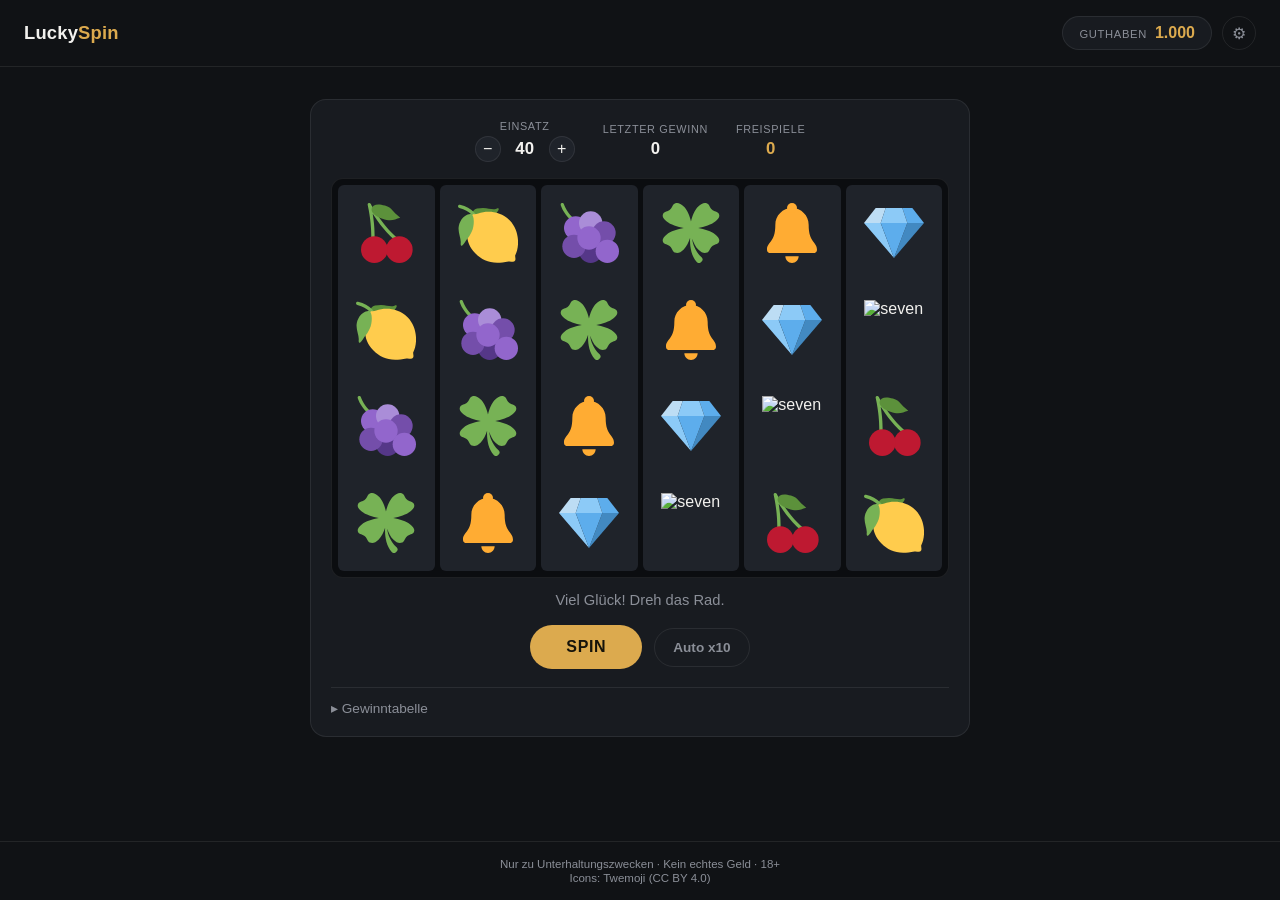
==== index.html @ e3171b40 "Add test settings page for adjusting spin probabilities - Extract symbol weights, multipliers, scatt" ====
<!DOCTYPE html>
<html lang="de">
<head>
<meta charset="UTF-8">
<meta name="viewport" content="width=device-width, initial-scale=1.0">
<title>Lucky Spin — Online Casino Slot</title>
<link rel="stylesheet" href="css/style.css">
</head>
<body>

  <header class="top-bar">
    <div class="brand">Lucky<span>Spin</span></div>
    <div class="top-bar-right">
      <div class="balance-pill">
        <span class="pill-label">Guthaben</span>
        <span class="pill-value" id="balanceValue">1000</span>
      </div>
      <a class="settings-link" href="settings.html" title="Testeinstellungen">⚙</a>
    </div>
  </header>

  <main class="stage">
    <div class="machine">

      <div class="stat-row">
        <div class="stat">
          <span class="stat-label">Einsatz</span>
          <div class="bet-stepper">
            <button class="stepper-btn" id="betDown" aria-label="Einsatz verringern">−</button>
            <span class="stat-value" id="betValue">40</span>
            <button class="stepper-btn" id="betUp" aria-label="Einsatz erhöhen">+</button>
          </div>
        </div>
        <div class="stat">
          <span class="stat-label">Letzter Gewinn</span>
          <span class="stat-value" id="lastWinValue">0</span>
        </div>
        <div class="stat stat-bonus" id="freeSpinsStat" hidden>
          <span class="stat-label">Freispiele</span>
          <span class="stat-value" id="freeSpinsValue">0</span>
        </div>
      </div>

      <div class="reel-frame" id="reelFrame">
        <div class="reel-window" id="reelWindow"></div>
      </div>

      <div class="message-bar" id="messageBar">Viel Glück! Dreh das Rad.</div>

      <div class="controls">
        <button class="spin-btn" id="spinBtn" disabled>
          <span id="spinBtnLabel">Lädt…</span>
        </button>
        <button class="auto-btn" id="autoBtn">Auto x10</button>
      </div>

      <details class="paytable-toggle">
        <summary>Gewinntabelle</summary>
        <ul class="paytable" id="paytableList"></ul>
        <p class="paytable-note">3+ gleiche Symbole von links zahlen pro Reihe. 3+ 🎰-Symbole irgendwo lösen Freispiele aus.</p>
      </details>
    </div>
  </main>

  <footer class="bottom-bar">
    <span>Nur zu Unterhaltungszwecken · Kein echtes Geld · 18+</span>
    <span class="attribution">Icons: Twemoji (CC BY 4.0)</span>
  </footer>

  <canvas id="confettiCanvas"></canvas>

  <div class="popup" id="popup">
    <div class="popup-card">
      <div class="popup-title" id="popupTitle">GEWINN!</div>
      <div class="popup-amount" id="popupAmount">0</div>
      <div class="popup-sub" id="popupSub"></div>
    </div>
  </div>

  <script src="js/config.js"></script>
  <script src="js/script.js"></script>
</body>
</html>
---- css/style.css ----
:root {
  --bg: #101215;
  --panel: #181b20;
  --cell-bg: #1f232a;
  --border: rgba(255, 255, 255, 0.08);
  --text: #f2f1ee;
  --text-dim: #8b8f98;
  --gold: #dcaa4e;
  --gold-soft: rgba(220, 170, 78, 0.15);
  --win: #4ade80;
  --win-soft: rgba(74, 222, 128, 0.18);
  --scatter: #dcaa4e;
}

* {
  box-sizing: border-box;
}

html, body {
  margin: 0;
  padding: 0;
  height: 100%;
}

body {
  font-family: -apple-system, "Segoe UI", Roboto, sans-serif;
  background: var(--bg);
  color: var(--text);
  min-height: 100vh;
  display: flex;
  flex-direction: column;
}

/* ---------- Top bar ---------- */

.top-bar {
  display: flex;
  align-items: center;
  justify-content: space-between;
  padding: 16px 24px;
  border-bottom: 1px solid var(--border);
}

.brand {
  font-size: 1.15rem;
  font-weight: 700;
  letter-spacing: 0.01em;
  color: inherit;
  text-decoration: none;
}

.brand span {
  color: var(--gold);
}

.top-bar-right {
  display: flex;
  align-items: center;
  gap: 10px;
}

.balance-pill {
  display: flex;
  align-items: baseline;
  gap: 8px;
  background: var(--panel);
  border: 1px solid var(--border);
  border-radius: 999px;
  padding: 7px 16px;
}

.settings-link {
  display: flex;
  align-items: center;
  justify-content: center;
  width: 34px;
  height: 34px;
  border-radius: 50%;
  border: 1px solid var(--border);
  color: var(--text-dim);
  text-decoration: none;
  font-size: 1rem;
  transition: border-color 0.15s ease, color 0.15s ease;
}

.settings-link:hover {
  border-color: var(--gold);
  color: var(--gold);
}

.pill-label {
  font-size: 0.7rem;
  color: var(--text-dim);
  text-transform: uppercase;
  letter-spacing: 0.06em;
}

.pill-value {
  font-weight: 700;
  color: var(--gold);
  transition: color 0.2s ease;
}

.pill-value.flash {
  color: var(--win);
}

/* ---------- Stage ---------- */

.stage {
  flex: 1;
  display: flex;
  align-items: flex-start;
  justify-content: center;
  padding: 32px 16px 48px;
}

.machine {
  width: 100%;
  max-width: 660px;
  background: var(--panel);
  border: 1px solid var(--border);
  border-radius: 16px;
  padding: 20px;
}

/* ---------- Stat row ---------- */

.stat-row {
  display: flex;
  align-items: center;
  justify-content: center;
  gap: 28px;
  margin-bottom: 16px;
  flex-wrap: wrap;
}

.stat {
  display: flex;
  flex-direction: column;
  align-items: center;
  gap: 4px;
}

.stat-label {
  font-size: 0.68rem;
  color: var(--text-dim);
  text-transform: uppercase;
  letter-spacing: 0.06em;
}

.stat-value {
  font-weight: 700;
  font-size: 1.05rem;
  transition: color 0.2s ease;
}

.stat-value.flash {
  color: var(--win);
}

.stat-bonus .stat-value {
  color: var(--gold);
}

.bet-stepper {
  display: flex;
  align-items: center;
  gap: 10px;
}

.stepper-btn {
  width: 26px;
  height: 26px;
  border-radius: 50%;
  border: 1px solid var(--border);
  background: var(--cell-bg);
  color: var(--text);
  font-size: 1rem;
  line-height: 1;
  cursor: pointer;
}

.stepper-btn:hover {
  border-color: var(--gold);
  color: var(--gold);
}

.stepper-btn:disabled {
  opacity: 0.4;
  cursor: not-allowed;
}

.bet-stepper .stat-value {
  min-width: 28px;
  text-align: center;
}

/* ---------- Reels ---------- */

.reel-frame {
  background: #0b0d10;
  border: 1px solid var(--border);
  border-radius: 12px;
  padding: 6px;
}

.reel-window {
  display: grid;
  grid-template-columns: repeat(6, 1fr);
  gap: 5px;
}

.reel-col {
  position: relative;
  overflow: hidden;
  border-radius: 6px;
  background: var(--cell-bg);
  aspect-ratio: 1 / 4;
}

.reel-strip {
  display: flex;
  flex-direction: column;
  width: 100%;
  will-change: transform;
}

.cell {
  width: 100%;
  aspect-ratio: 1 / 1;
  display: flex;
  align-items: center;
  justify-content: center;
  flex-shrink: 0;
  position: relative;
}

.cell img {
  width: 62%;
  height: 62%;
  object-fit: contain;
  display: block;
}

.cell.cell-scatter img {
  filter: drop-shadow(0 0 6px var(--scatter));
}

.cell.cell-win::after {
  content: "";
  position: absolute;
  inset: 3px;
  border-radius: 6px;
  border: 2px solid var(--win);
  box-shadow: 0 0 12px var(--win-soft);
  animation: win-pulse 0.9s ease-in-out infinite;
}

@keyframes win-pulse {
  0%, 100% { opacity: 0.5; }
  50% { opacity: 1; }
}

/* ---------- Message ---------- */

.message-bar {
  margin: 14px 0 4px;
  text-align: center;
  min-height: 1.3em;
  font-size: 0.92rem;
  color: var(--text-dim);
}

.message-bar.win-text {
  color: var(--win);
  font-weight: 600;
}

.message-bar.bonus-text {
  color: var(--gold);
  font-weight: 600;
}

/* ---------- Controls ---------- */

.controls {
  margin-top: 14px;
  display: flex;
  align-items: center;
  justify-content: center;
  gap: 12px;
}

.spin-btn {
  padding: 13px 36px;
  font-size: 1rem;
  font-weight: 700;
  letter-spacing: 0.04em;
  color: #16130a;
  background: var(--gold);
  border: none;
  border-radius: 999px;
  cursor: pointer;
  transition: filter 0.15s ease, transform 0.08s ease;
}

.spin-btn:hover:not(:disabled) {
  filter: brightness(1.08);
}

.spin-btn:active:not(:disabled) {
  transform: scale(0.97);
}

.spin-btn:disabled {
  opacity: 0.45;
  cursor: not-allowed;
}

.auto-btn {
  padding: 11px 18px;
  font-size: 0.85rem;
  font-weight: 600;
  color: var(--text-dim);
  background: transparent;
  border: 1px solid var(--border);
  border-radius: 999px;
  cursor: pointer;
}

.auto-btn:hover:not(:disabled) {
  border-color: var(--gold);
  color: var(--gold);
}

.auto-btn.active {
  background: var(--gold-soft);
  border-color: var(--gold);
  color: var(--gold);
}

.auto-btn:disabled {
  opacity: 0.4;
  cursor: not-allowed;
}

/* ---------- Paytable ---------- */

.paytable-toggle {
  margin-top: 18px;
  border-top: 1px solid var(--border);
  padding-top: 12px;
}

.paytable-toggle summary {
  cursor: pointer;
  font-size: 0.85rem;
  color: var(--text-dim);
  list-style: none;
}

.paytable-toggle summary::-webkit-details-marker {
  display: none;
}

.paytable-toggle summary::before {
  content: "▸ ";
}

.paytable-toggle[open] summary::before {
  content: "▾ ";
}

.paytable {
  list-style: none;
  margin: 12px 0 0;
  padding: 0;
  display: grid;
  grid-template-columns: repeat(auto-fit, minmax(140px, 1fr));
  gap: 6px;
}

.paytable li {
  display: flex;
  align-items: center;
  gap: 8px;
  padding: 6px 10px;
  background: var(--cell-bg);
  border-radius: 8px;
  font-size: 0.82rem;
}

.paytable li img {
  width: 20px;
  height: 20px;
}

.paytable li .pt-mult {
  margin-left: auto;
  color: var(--win);
  font-weight: 700;
}

.paytable-note {
  margin: 10px 0 0;
  font-size: 0.72rem;
  color: var(--text-dim);
  line-height: 1.4;
}

/* ---------- Footer ---------- */

.bottom-bar {
  display: flex;
  flex-direction: column;
  align-items: center;
  gap: 2px;
  padding: 16px;
  font-size: 0.72rem;
  color: var(--text-dim);
  border-top: 1px solid var(--border);
}

/* ---------- Confetti canvas ---------- */

#confettiCanvas {
  position: fixed;
  inset: 0;
  width: 100%;
  height: 100%;
  pointer-events: none;
  z-index: 50;
}

/* ---------- Popup ---------- */

.popup {
  position: fixed;
  inset: 0;
  display: flex;
  align-items: center;
  justify-content: center;
  background: rgba(8, 9, 11, 0);
  pointer-events: none;
  z-index: 60;
  transition: background 0.25s ease;
}

.popup.show {
  background: rgba(8, 9, 11, 0.55);
  pointer-events: auto;
}

.popup-card {
  text-align: center;
  transform: scale(0.7);
  opacity: 0;
  transition: transform 0.35s cubic-bezier(0.2, 1.4, 0.4, 1), opacity 0.25s ease;
}

.popup.show .popup-card {
  transform: scale(1);
  opacity: 1;
}

.popup-title {
  font-size: 1.6rem;
  font-weight: 800;
  letter-spacing: 0.06em;
  color: var(--gold);
  text-shadow: 0 0 24px rgba(220, 170, 78, 0.5);
}

.popup-amount {
  margin-top: 8px;
  font-size: 3rem;
  font-weight: 800;
  color: var(--win);
  text-shadow: 0 0 30px rgba(74, 222, 128, 0.45);
}

.popup-sub {
  margin-top: 6px;
  font-size: 0.9rem;
  color: var(--text-dim);
}

/* ---------- Settings page ---------- */

.settings-card {
  max-width: 640px;
}

.settings-title {
  margin: 0 0 6px;
  font-size: 1.3rem;
}

.settings-intro {
  margin: 0 0 20px;
  font-size: 0.85rem;
  color: var(--text-dim);
  line-height: 1.5;
}

.settings-section {
  margin-bottom: 22px;
  padding-bottom: 18px;
  border-bottom: 1px solid var(--border);
}

.settings-section:last-of-type {
  border-bottom: none;
}

.section-title {
  margin: 0 0 4px;
  font-size: 0.95rem;
  color: var(--gold);
}

.section-hint {
  margin: 0 0 12px;
  font-size: 0.78rem;
  color: var(--text-dim);
  line-height: 1.4;
}

.symbol-rows {
  display: flex;
  flex-direction: column;
  gap: 8px;
}

.symbol-row {
  display: flex;
  align-items: center;
  gap: 12px;
  flex-wrap: wrap;
  background: var(--cell-bg);
  border-radius: 10px;
  padding: 10px 14px;
}

.symbol-row img {
  width: 28px;
  height: 28px;
  flex-shrink: 0;
}

.symbol-name {
  font-size: 0.82rem;
  color: var(--text-dim);
  min-width: 60px;
  text-transform: capitalize;
}

.inline-field {
  display: flex;
  align-items: center;
  gap: 8px;
  font-size: 0.75rem;
  color: var(--text-dim);
}

.inline-field input[type="range"] {
  width: 110px;
  accent-color: var(--gold);
}

.range-value {
  min-width: 20px;
  text-align: right;
  color: var(--text);
  font-weight: 600;
}

.mult-input {
  width: 56px;
  background: var(--bg);
  border: 1px solid var(--border);
  border-radius: 6px;
  color: var(--text);
  padding: 4px 6px;
  font-size: 0.82rem;
}

.prob-pill {
  margin-left: auto;
  font-size: 0.75rem;
  color: var(--win);
  white-space: nowrap;
}

.field-grid {
  display: grid;
  grid-template-columns: repeat(auto-fit, minmax(180px, 1fr));
  gap: 12px;
  margin-top: 14px;
}

.field {
  display: flex;
  flex-direction: column;
  gap: 6px;
}

.field-label {
  font-size: 0.75rem;
  color: var(--text-dim);
}

.field input[type="number"] {
  background: var(--cell-bg);
  border: 1px solid var(--border);
  border-radius: 8px;
  color: var(--text);
  padding: 8px 10px;
  font-size: 0.9rem;
}

.prob-summary {
  margin-top: 12px;
  font-size: 0.82rem;
  color: var(--gold);
}

.settings-actions {
  display: flex;
  align-items: center;
  gap: 14px;
  flex-wrap: wrap;
}

.save-status {
  font-size: 0.82rem;
  color: var(--win);
  opacity: 0;
  transition: opacity 0.25s ease;
}

.save-status.show {
  opacity: 1;
}

/* ---------- Responsive ---------- */

@media (max-width: 520px) {
  .machine {
    padding: 14px;
  }
  .cell img {
    width: 58%;
    height: 58%;
  }
  .spin-btn {
    padding: 12px 28px;
  }
  .popup-amount {
    font-size: 2.2rem;
  }
}
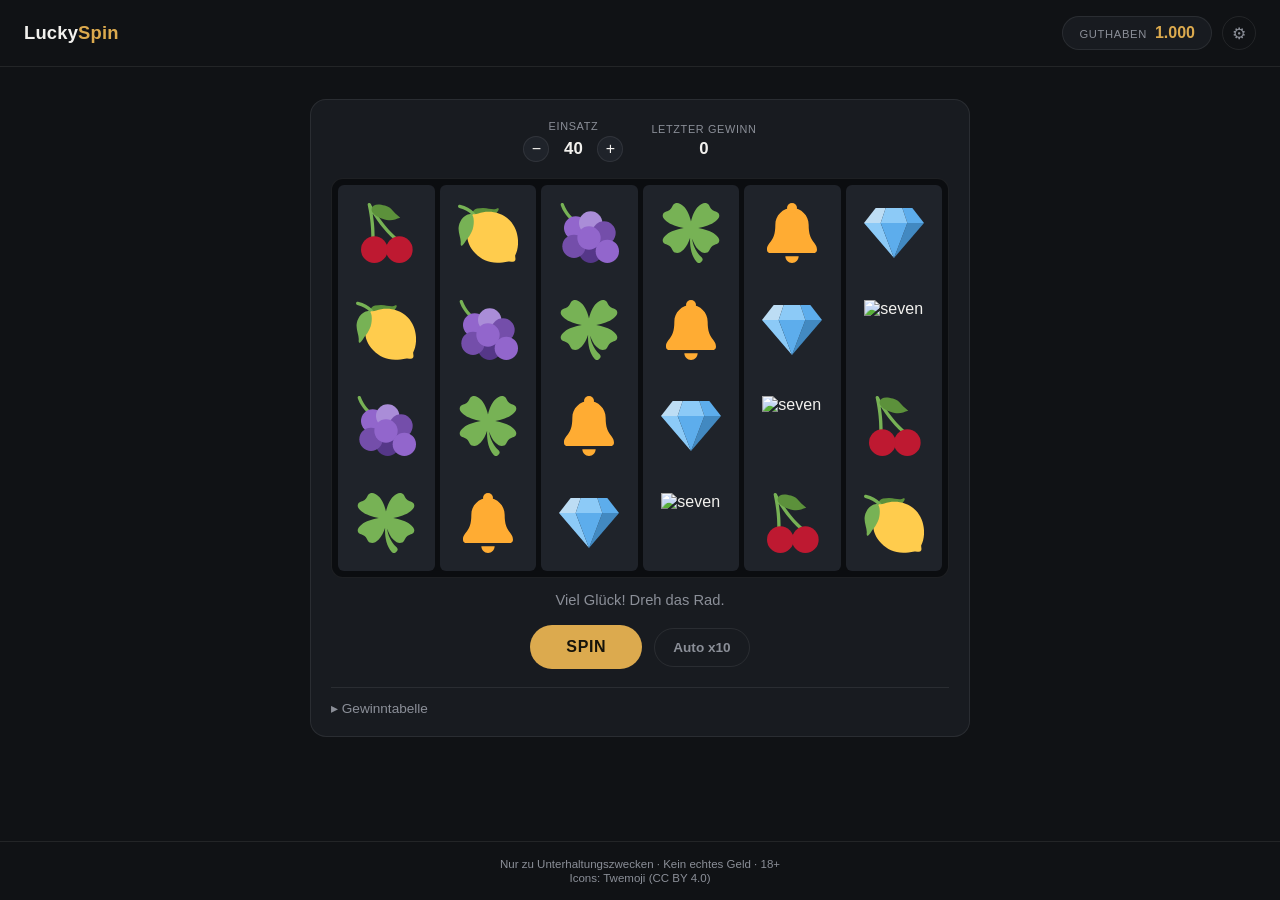
==== commit 7f169b52: "Add multi-line wins and a Hold & Win style coin bonus mode Wins now evaluate across 22 paylines (hor" ====
--- a/index.html
+++ b/index.html
@@ -36,7 +36,7 @@
           <span class="stat-value" id="lastWinValue">0</span>
         </div>
         <div class="stat stat-bonus" id="freeSpinsStat" hidden>
-          <span class="stat-label">Freispiele</span>
+          <span class="stat-label">Münzjagd-Spins</span>
           <span class="stat-value" id="freeSpinsValue">0</span>
         </div>
       </div>
@@ -57,7 +57,7 @@
       <details class="paytable-toggle">
         <summary>Gewinntabelle</summary>
         <ul class="paytable" id="paytableList"></ul>
-        <p class="paytable-note">3+ gleiche Symbole von links zahlen pro Reihe. 3+ 🎰-Symbole irgendwo lösen Freispiele aus.</p>
+        <p class="paytable-note">3+ gleiche Symbole auf einer der vielen Gewinnlinien (waagerecht, senkrecht, diagonal, im Zickzack) zahlen — auch mehrere Linien gleichzeitig. 3+ 🎰-Symbole irgendwo lösen die Münzjagd aus: mind. 3 Spins, jede neue Münze setzt den Zähler zurück, bei vollem Gitter oder 0 Spins endet die Runde.</p>
       </details>
     </div>
   </main>
--- a/css/style.css
+++ b/css/style.css
@@ -16,6 +16,10 @@
   box-sizing: border-box;
 }
 
+[hidden] {
+  display: none !important;
+}
+
 html, body {
   margin: 0;
   padding: 0;
@@ -122,6 +126,27 @@
   border: 1px solid var(--border);
   border-radius: 16px;
   padding: 20px;
+}
+
+.machine.shake {
+  animation: screen-shake 0.5s cubic-bezier(0.36, 0.07, 0.19, 0.97);
+}
+
+.machine.shake-mega {
+  animation: screen-shake 0.7s cubic-bezier(0.36, 0.07, 0.19, 0.97) 2;
+}
+
+@keyframes screen-shake {
+  0%, 100% { transform: translate(0, 0) rotate(0deg); }
+  10% { transform: translate(-10px, -5px) rotate(-1.2deg); }
+  20% { transform: translate(9px, 4px) rotate(1deg); }
+  30% { transform: translate(-11px, 3px) rotate(-1.6deg); }
+  40% { transform: translate(11px, -3px) rotate(1.6deg); }
+  50% { transform: translate(-7px, 5px) rotate(-1deg); }
+  60% { transform: translate(7px, -4px) rotate(1deg); }
+  70% { transform: translate(-5px, 2px) rotate(-0.6deg); }
+  80% { transform: translate(5px, -2px) rotate(0.6deg); }
+  90% { transform: translate(-2px, 1px) rotate(0deg); }
 }
 
 /* ---------- Stat row ---------- */
@@ -226,6 +251,28 @@
   will-change: transform;
 }
 
+.reel-col.landing {
+  animation: reel-impact 0.45s cubic-bezier(0.36, 0.07, 0.19, 0.97);
+  transform-origin: bottom center;
+}
+
+@keyframes reel-impact {
+  0% { transform: scaleY(1); box-shadow: 0 0 0 rgba(220, 170, 78, 0); }
+  28% { transform: scaleY(0.8) scaleX(1.05); box-shadow: 0 0 26px 6px rgba(220, 170, 78, 0.65); }
+  52% { transform: scaleY(1.14) scaleX(0.97); box-shadow: 0 0 16px 3px rgba(220, 170, 78, 0.35); }
+  75% { transform: scaleY(0.95); box-shadow: 0 0 6px 1px rgba(220, 170, 78, 0.15); }
+  100% { transform: scaleY(1); box-shadow: 0 0 0 rgba(220, 170, 78, 0); }
+}
+
+.reel-frame.spinning {
+  animation: frame-glow 0.5s ease-in-out infinite alternate;
+}
+
+@keyframes frame-glow {
+  from { box-shadow: inset 0 0 0 rgba(220, 170, 78, 0); border-color: var(--border); }
+  to { box-shadow: inset 0 0 22px rgba(220, 170, 78, 0.35); border-color: var(--gold); }
+}
+
 .cell {
   width: 100%;
   aspect-ratio: 1 / 1;
@@ -252,14 +299,120 @@
   position: absolute;
   inset: 3px;
   border-radius: 6px;
-  border: 2px solid var(--win);
+  border: 3px solid var(--win);
   box-shadow: 0 0 12px var(--win-soft);
-  animation: win-pulse 0.9s ease-in-out infinite;
+  animation: win-pulse 0.7s cubic-bezier(0.36, 0.07, 0.19, 0.97) infinite;
+}
+
+.cell.cell-win {
+  z-index: 2;
+}
+
+.cell.cell-win img {
+  animation: symbol-pop 0.6s ease-in-out infinite;
+  filter: drop-shadow(0 0 12px var(--win));
 }
 
 @keyframes win-pulse {
-  0%, 100% { opacity: 0.5; }
-  50% { opacity: 1; }
+  0%, 100% { opacity: 0.55; transform: scale(1) rotate(0deg); box-shadow: 0 0 12px var(--win-soft); }
+  30% { opacity: 1; transform: scale(1.16) rotate(-4deg); box-shadow: 0 0 30px 8px var(--win-soft); }
+  60% { opacity: 1; transform: scale(1.08) rotate(3deg); box-shadow: 0 0 22px 4px var(--win-soft); }
+}
+
+@keyframes symbol-pop {
+  0%, 100% { transform: scale(1) rotate(0deg); }
+  35% { transform: scale(1.4) rotate(-10deg); }
+  65% { transform: scale(1.2) rotate(8deg); }
+}
+
+/* ---------- Coin mode (Hold & Win bonus) ---------- */
+
+.coin-col {
+  display: flex;
+  flex-direction: column;
+  gap: 4px;
+}
+
+.coin-cell {
+  position: relative;
+  aspect-ratio: 1 / 1;
+  border-radius: 6px;
+  background: var(--cell-bg);
+  overflow: hidden;
+  display: flex;
+  align-items: center;
+  justify-content: center;
+}
+
+.coin-cell.locked {
+  background: radial-gradient(circle at 50% 35%, rgba(220, 170, 78, 0.18), var(--cell-bg) 70%);
+  box-shadow: inset 0 0 0 2px rgba(220, 170, 78, 0.35);
+}
+
+.coin-face {
+  width: 78%;
+  height: 78%;
+  border-radius: 50%;
+  display: flex;
+  flex-direction: column;
+  align-items: center;
+  justify-content: center;
+  background: radial-gradient(circle at 35% 30%, #fff3cf, #dcaa4e 55%, #8a6420 100%);
+  box-shadow: 0 0 14px rgba(220, 170, 78, 0.55), inset 0 -3px 6px rgba(0, 0, 0, 0.25);
+  animation: coin-idle 2.2s ease-in-out infinite;
+}
+
+@keyframes coin-idle {
+  0%, 100% { transform: scale(1) rotate(0deg); }
+  50% { transform: scale(1.04) rotate(-1.5deg); }
+}
+
+.coin-amount {
+  font-weight: 800;
+  font-size: 0.78rem;
+  color: #241a08;
+  text-shadow: 0 1px 0 rgba(255, 255, 255, 0.4);
+}
+
+.coin-face.coin-rare {
+  background: radial-gradient(circle at 35% 30%, #ffe0ff, #c65eff 55%, #5a1a80 100%);
+  animation: coin-idle 1.4s ease-in-out infinite, coin-rare-glow 1s ease-in-out infinite alternate;
+}
+
+@keyframes coin-rare-glow {
+  from { box-shadow: 0 0 14px rgba(198, 94, 255, 0.5), inset 0 -3px 6px rgba(0, 0, 0, 0.25); }
+  to { box-shadow: 0 0 30px rgba(198, 94, 255, 0.95), inset 0 -3px 6px rgba(0, 0, 0, 0.25); }
+}
+
+.coin-badge {
+  margin-top: 2px;
+  font-size: 0.6rem;
+  font-weight: 800;
+  color: #fff;
+  background: #5a1a80;
+  border-radius: 999px;
+  padding: 1px 6px;
+}
+
+.coin-cell.spin-flicker {
+  animation: coin-flicker 0.55s ease-in-out infinite;
+  filter: blur(1px);
+}
+
+@keyframes coin-flicker {
+  0%, 100% { opacity: 0.35; transform: scale(0.92) rotate(0deg); }
+  50% { opacity: 0.9; transform: scale(1.03) rotate(4deg); }
+}
+
+.coin-cell.just-landed .coin-face {
+  animation: coin-land-pop 0.7s cubic-bezier(0.34, 1.56, 0.64, 1);
+}
+
+@keyframes coin-land-pop {
+  0% { transform: scale(0) rotate(-180deg); box-shadow: 0 0 0 rgba(220, 170, 78, 0); }
+  55% { transform: scale(1.35) rotate(15deg); box-shadow: 0 0 36px 10px rgba(220, 170, 78, 0.85); }
+  75% { transform: scale(0.9) rotate(-6deg); }
+  100% { transform: scale(1) rotate(0deg); }
 }
 
 /* ---------- Message ---------- */
@@ -445,6 +598,7 @@
   pointer-events: none;
   z-index: 60;
   transition: background 0.25s ease;
+  overflow: hidden;
 }
 
 .popup.show {
@@ -452,16 +606,56 @@
   pointer-events: auto;
 }
 
+.popup::before {
+  content: "";
+  position: absolute;
+  inset: -60%;
+  background: repeating-conic-gradient(
+    from 0deg,
+    rgba(220, 170, 78, 0.28) 0deg 8deg,
+    transparent 8deg 18deg
+  );
+  opacity: 0;
+  transition: opacity 0.3s ease;
+  animation: rays-spin 7s linear infinite;
+  pointer-events: none;
+}
+
+.popup.show::before {
+  opacity: 1;
+}
+
+.popup.mega::before {
+  animation-duration: 3.5s;
+  opacity: 0.9;
+}
+
+@keyframes rays-spin {
+  from { transform: rotate(0deg); }
+  to { transform: rotate(360deg); }
+}
+
 .popup-card {
+  position: relative;
   text-align: center;
-  transform: scale(0.7);
+  transform: scale(0.3) rotate(-10deg);
   opacity: 0;
-  transition: transform 0.35s cubic-bezier(0.2, 1.4, 0.4, 1), opacity 0.25s ease;
+  transition: transform 0.4s cubic-bezier(0.2, 1.4, 0.4, 1), opacity 0.25s ease;
 }
 
 .popup.show .popup-card {
-  transform: scale(1);
+  transform: scale(1) rotate(0deg);
   opacity: 1;
+  animation: card-wobble 0.7s ease-out 0.4s;
+}
+
+@keyframes card-wobble {
+  0% { transform: scale(1) rotate(0deg); }
+  20% { transform: scale(1.12) rotate(-4deg); }
+  40% { transform: scale(0.94) rotate(3deg); }
+  60% { transform: scale(1.06) rotate(-2deg); }
+  80% { transform: scale(0.98) rotate(1deg); }
+  100% { transform: scale(1) rotate(0deg); }
 }
 
 .popup-title {
@@ -470,6 +664,16 @@
   letter-spacing: 0.06em;
   color: var(--gold);
   text-shadow: 0 0 24px rgba(220, 170, 78, 0.5);
+}
+
+.popup.mega .popup-title {
+  font-size: 2.1rem;
+  animation: title-shimmer 0.9s ease-in-out infinite;
+}
+
+@keyframes title-shimmer {
+  0%, 100% { text-shadow: 0 0 24px rgba(220, 170, 78, 0.5); transform: scale(1); }
+  50% { text-shadow: 0 0 44px rgba(220, 170, 78, 0.95), 0 0 16px rgba(255, 255, 255, 0.6); transform: scale(1.06); }
 }
 
 .popup-amount {
@@ -478,6 +682,16 @@
   font-weight: 800;
   color: var(--win);
   text-shadow: 0 0 30px rgba(74, 222, 128, 0.45);
+}
+
+.popup.mega .popup-amount {
+  font-size: 4rem;
+  animation: amount-pulse 0.5s ease-in-out infinite;
+}
+
+@keyframes amount-pulse {
+  0%, 100% { transform: scale(1); }
+  50% { transform: scale(1.14); }
 }
 
 .popup-sub {
@@ -654,10 +868,22 @@
     width: 58%;
     height: 58%;
   }
+  .coin-amount {
+    font-size: 0.62rem;
+  }
+  .coin-badge {
+    font-size: 0.5rem;
+  }
   .spin-btn {
     padding: 12px 28px;
   }
   .popup-amount {
     font-size: 2.2rem;
   }
-}
+  .popup.mega .popup-amount {
+    font-size: 2.8rem;
+  }
+  .popup.mega .popup-title {
+    font-size: 1.6rem;
+  }
+}
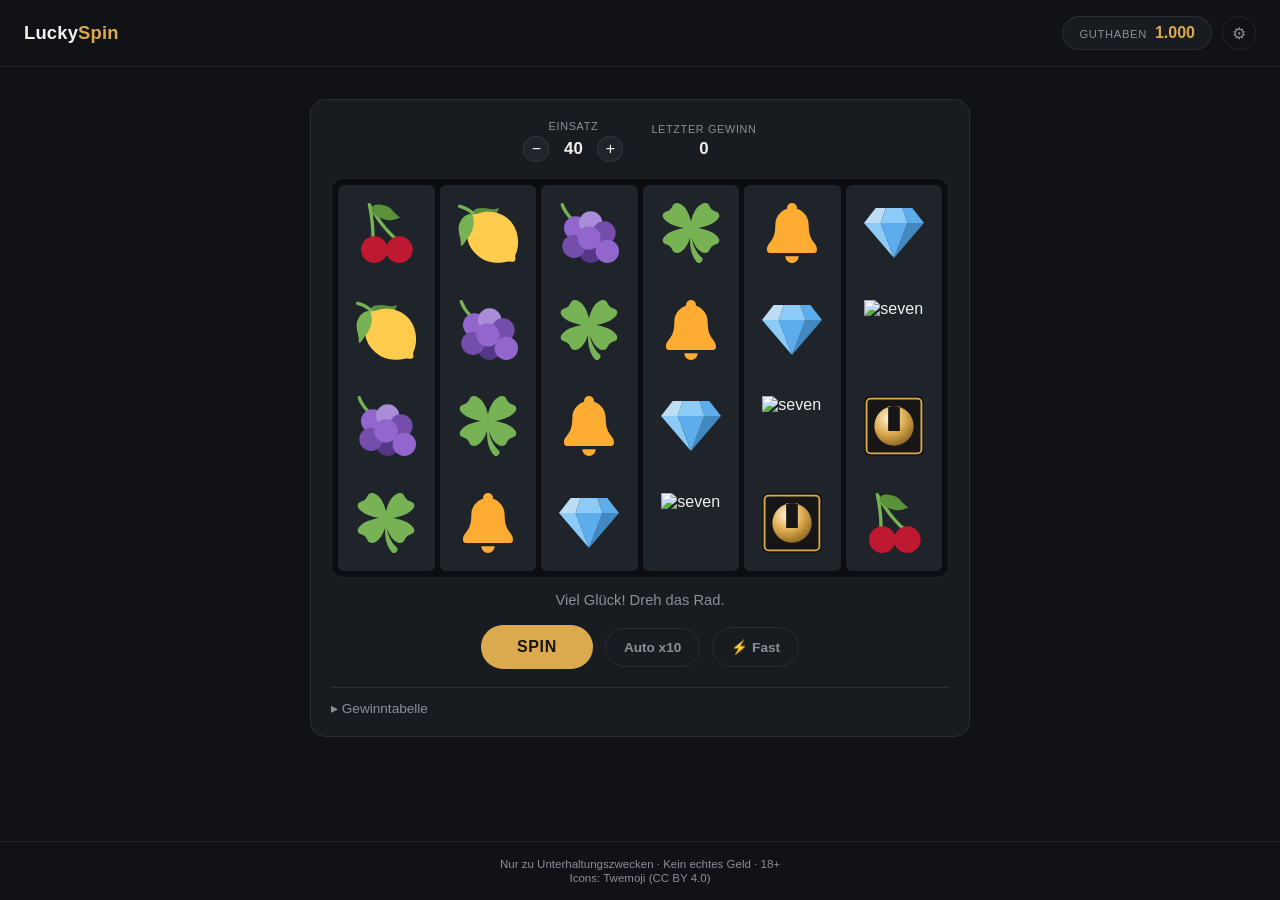
==== commit f51042b4: "Add coin-win pop animation and a fast mode toggle Balance and last-win numbers now scale up briefly " ====
--- a/index.html
+++ b/index.html
@@ -52,6 +52,7 @@
           <span id="spinBtnLabel">Lädt…</span>
         </button>
         <button class="auto-btn" id="autoBtn">Auto x10</button>
+        <button class="fast-btn" id="fastBtn" title="Schnellmodus: Animationen schneller">⚡ Fast</button>
       </div>
 
       <details class="paytable-toggle">
--- a/css/style.css
+++ b/css/style.css
@@ -100,6 +100,7 @@
 }
 
 .pill-value {
+  display: inline-block;
   font-weight: 700;
   color: var(--gold);
   transition: color 0.2s ease;
@@ -107,6 +108,7 @@
 
 .pill-value.flash {
   color: var(--win);
+  animation: coin-value-pop 0.5s cubic-bezier(0.34, 1.56, 0.64, 1);
 }
 
 /* ---------- Stage ---------- */
@@ -175,6 +177,7 @@
 }
 
 .stat-value {
+  display: inline-block;
   font-weight: 700;
   font-size: 1.05rem;
   transition: color 0.2s ease;
@@ -182,6 +185,14 @@
 
 .stat-value.flash {
   color: var(--win);
+  animation: coin-value-pop 0.5s cubic-bezier(0.34, 1.56, 0.64, 1);
+}
+
+@keyframes coin-value-pop {
+  0% { transform: scale(1); }
+  40% { transform: scale(1.5); }
+  70% { transform: scale(0.92); }
+  100% { transform: scale(1); }
 }
 
 .stat-bonus .stat-value {
@@ -292,6 +303,15 @@
 
 .cell.cell-scatter img {
   filter: drop-shadow(0 0 6px var(--scatter));
+}
+
+.cell.cell-top img {
+  animation: kzu-glow 1.6s ease-in-out infinite;
+}
+
+@keyframes kzu-glow {
+  0%, 100% { filter: drop-shadow(0 0 5px rgba(220, 170, 78, 0.6)); transform: scale(1); }
+  50% { filter: drop-shadow(0 0 14px rgba(220, 170, 78, 0.95)); transform: scale(1.05); }
 }
 
 .cell.cell-win::after {
@@ -494,6 +514,34 @@
 }
 
 .auto-btn:disabled {
+  opacity: 0.4;
+  cursor: not-allowed;
+}
+
+.fast-btn {
+  padding: 11px 18px;
+  font-size: 0.85rem;
+  font-weight: 600;
+  color: var(--text-dim);
+  background: transparent;
+  border: 1px solid var(--border);
+  border-radius: 999px;
+  cursor: pointer;
+  transition: border-color 0.15s ease, color 0.15s ease, background 0.15s ease;
+}
+
+.fast-btn:hover:not(:disabled) {
+  border-color: var(--win);
+  color: var(--win);
+}
+
+.fast-btn.active {
+  background: var(--win-soft);
+  border-color: var(--win);
+  color: var(--win);
+}
+
+.fast-btn:disabled {
   opacity: 0.4;
   cursor: not-allowed;
 }
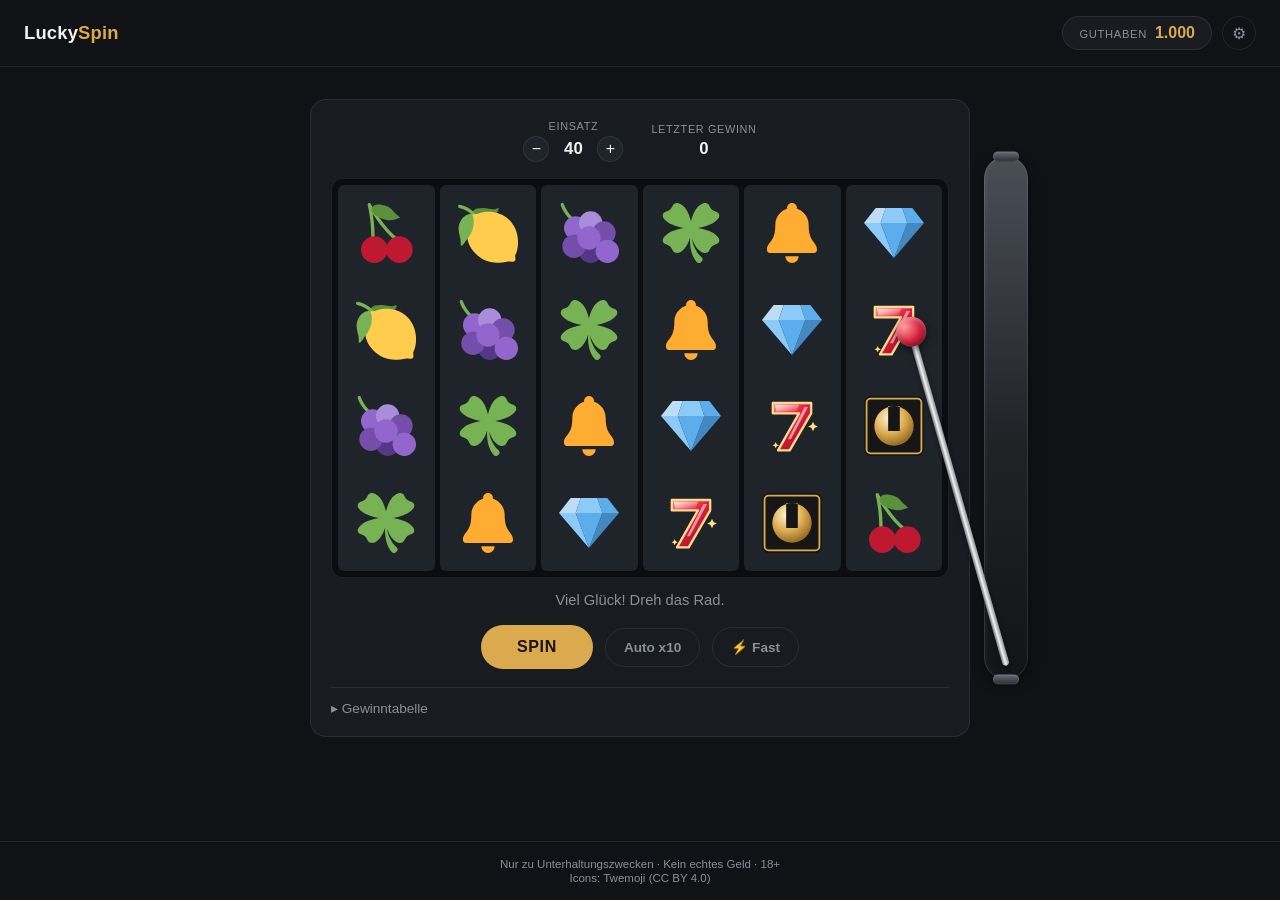
==== commit 5af04f07: "Overhaul coin-hunt visuals: reel-spin coins, cabinet lever, contained aura, redesigned symbols Coin " ====
--- a/index.html
+++ b/index.html
@@ -20,7 +20,9 @@
   </header>
 
   <main class="stage">
-    <div class="machine">
+    <div class="machine-wrap">
+      <div class="machine-aura" id="machineAura"></div>
+      <div class="machine">
 
       <div class="stat-row">
         <div class="stat">
@@ -60,6 +62,15 @@
         <ul class="paytable" id="paytableList"></ul>
         <p class="paytable-note">3+ gleiche Symbole auf einer der vielen Gewinnlinien (waagerecht, senkrecht, diagonal, im Zickzack) zahlen — auch mehrere Linien gleichzeitig. 3+ 🎰-Symbole irgendwo lösen die Münzjagd aus: mind. 3 Spins, jede neue Münze setzt den Zähler zurück, bei vollem Gitter oder 0 Spins endet die Runde.</p>
       </details>
+      </div>
+
+      <button class="lever" id="leverBtn" aria-label="Hebel ziehen zum Drehen" title="Hebel ziehen zum Drehen" disabled>
+        <span class="lever-mount">
+          <span class="lever-rod" id="leverRod">
+            <span class="lever-knob"></span>
+          </span>
+        </span>
+      </button>
     </div>
   </main>
 
--- a/css/style.css
+++ b/css/style.css
@@ -24,6 +24,7 @@
   margin: 0;
   padding: 0;
   height: 100%;
+  overflow-x: hidden;
 }
 
 body {
@@ -108,7 +109,9 @@
 
 .pill-value.flash {
   color: var(--win);
-  animation: coin-value-pop 0.5s cubic-bezier(0.34, 1.56, 0.64, 1);
+  animation-name: coin-value-pop;
+  animation-duration: 0.5s;
+  animation-timing-function: cubic-bezier(0.34, 1.56, 0.64, 1);
 }
 
 /* ---------- Stage ---------- */
@@ -121,13 +124,143 @@
   padding: 32px 16px 48px;
 }
 
-.machine {
+.machine-wrap {
+  position: relative;
   width: 100%;
   max-width: 660px;
+}
+
+.machine {
+  position: relative;
+  z-index: 1;
+  width: 100%;
   background: var(--panel);
   border: 1px solid var(--border);
   border-radius: 16px;
   padding: 20px;
+}
+
+/* golden glow that shows only while the coin-hunt bonus is active, sitting behind the machine panel */
+.machine-aura {
+  position: absolute;
+  inset: -8%;
+  z-index: 0;
+  border-radius: 30px;
+  background: radial-gradient(circle at 50% 45%, rgba(220, 170, 78, 0.55), rgba(220, 170, 78, 0.18) 45%, transparent 72%);
+  filter: blur(22px);
+  opacity: 0;
+  transition: opacity 0.6s ease;
+  pointer-events: none;
+}
+
+.machine-wrap.bonus-active .machine-aura {
+  opacity: 1;
+  animation: aura-pulse 2.2s ease-in-out infinite;
+}
+
+@keyframes aura-pulse {
+  0%, 100% { transform: scale(1); opacity: 0.85; }
+  50% { transform: scale(1.05); opacity: 1; }
+}
+
+/* ---------- Lever ---------- */
+
+.lever {
+  all: unset;
+  position: absolute;
+  top: 50%;
+  right: -58px;
+  transform: translateY(-50%);
+  width: 44px;
+  height: 82%;
+  z-index: 2;
+  cursor: pointer;
+  touch-action: manipulation;
+}
+
+.lever:disabled {
+  cursor: not-allowed;
+  opacity: 0.5;
+}
+
+.lever-mount {
+  position: absolute;
+  inset: 0;
+  border-radius: 999px;
+  background: linear-gradient(180deg, #4a4e57, #202226 55%, #131417);
+  box-shadow: inset 0 0 0 1px rgba(255, 255, 255, 0.09), inset 2px 0 4px rgba(255, 255, 255, 0.06), 0 4px 12px rgba(0, 0, 0, 0.5);
+}
+
+.lever-mount::before,
+.lever-mount::after {
+  content: "";
+  position: absolute;
+  left: 50%;
+  width: 26px;
+  height: 10px;
+  margin-left: -13px;
+  border-radius: 999px;
+  background: linear-gradient(180deg, #6b6f78, #2a2c30);
+  box-shadow: inset 0 0 0 1px rgba(255, 255, 255, 0.1);
+}
+
+.lever-mount::before { top: -5px; }
+.lever-mount::after { bottom: -5px; }
+
+.lever-rod {
+  position: absolute;
+  left: 50%;
+  bottom: 14px;
+  width: 7px;
+  height: 66%;
+  margin-left: -3.5px;
+  border-radius: 999px;
+  background: linear-gradient(90deg, #6b6f78, #f2f1ee 45%, #8b8f98);
+  box-shadow: 0 2px 5px rgba(0, 0, 0, 0.45);
+  transform-origin: bottom center;
+  transform: rotate(-16deg);
+}
+
+.lever-knob {
+  position: absolute;
+  top: -17px;
+  left: 50%;
+  width: 30px;
+  height: 30px;
+  margin-left: -15px;
+  border-radius: 50%;
+  background: radial-gradient(circle at 32% 28%, #ff9c9c, #d61f3c 55%, #7a0f21 100%);
+  box-shadow: 0 3px 8px rgba(0, 0, 0, 0.5), inset 0 -3px 5px rgba(0, 0, 0, 0.3), inset 0 2px 4px rgba(255, 255, 255, 0.45);
+}
+
+.lever:hover:not(:disabled) .lever-rod {
+  transform: rotate(-8deg);
+  transition: transform 0.2s ease;
+}
+
+.lever.pulled .lever-rod {
+  animation-name: lever-pull;
+  animation-timing-function: cubic-bezier(0.33, 1, 0.68, 1);
+  animation-fill-mode: forwards;
+}
+
+@keyframes lever-pull {
+  0% { transform: rotate(-16deg); }
+  38% { transform: rotate(64deg); }
+  55% { transform: rotate(64deg); }
+  74% { transform: rotate(-24deg); }
+  88% { transform: rotate(-9deg); }
+  100% { transform: rotate(-16deg); }
+}
+
+@media (max-width: 760px) {
+  .lever {
+    right: 2px;
+    width: 30px;
+    height: 70%;
+    transform: translateY(-50%) scale(0.72);
+    transform-origin: right center;
+  }
 }
 
 .machine.shake {
@@ -185,12 +318,19 @@
 
 .stat-value.flash {
   color: var(--win);
-  animation: coin-value-pop 0.5s cubic-bezier(0.34, 1.56, 0.64, 1);
+  animation-name: coin-value-pop;
+  animation-duration: 0.5s;
+  animation-timing-function: cubic-bezier(0.34, 1.56, 0.64, 1);
+}
+
+.stat-value.flash-big,
+.pill-value.flash-big {
+  color: var(--gold);
 }
 
 @keyframes coin-value-pop {
   0% { transform: scale(1); }
-  40% { transform: scale(1.5); }
+  40% { transform: scale(var(--pop-scale, 1.5)); }
   70% { transform: scale(0.92); }
   100% { transform: scale(1); }
 }
@@ -369,7 +509,28 @@
   box-shadow: inset 0 0 0 2px rgba(220, 170, 78, 0.35);
 }
 
+/* a coin-cell mid-spin hosts a scrolling strip instead of its normal centered content */
+.coin-strip {
+  position: absolute;
+  top: 0;
+  left: 0;
+  width: 100%;
+  display: flex;
+  flex-direction: column;
+  will-change: transform;
+}
+
+.coin-slot {
+  width: 100%;
+  aspect-ratio: 1 / 1;
+  flex-shrink: 0;
+  display: flex;
+  align-items: center;
+  justify-content: center;
+}
+
 .coin-face {
+  position: relative;
   width: 78%;
   height: 78%;
   border-radius: 50%;
@@ -377,9 +538,37 @@
   flex-direction: column;
   align-items: center;
   justify-content: center;
-  background: radial-gradient(circle at 35% 30%, #fff3cf, #dcaa4e 55%, #8a6420 100%);
-  box-shadow: 0 0 14px rgba(220, 170, 78, 0.55), inset 0 -3px 6px rgba(0, 0, 0, 0.25);
+  background:
+    radial-gradient(circle at 32% 26%, #fff8e2 0%, #ffe9a8 12%, #e8b84b 42%, #b9822c 74%, #6e4c1c 100%);
+  box-shadow:
+    0 3px 7px rgba(0, 0, 0, 0.45),
+    0 0 14px rgba(220, 170, 78, 0.5),
+    inset 0 2px 2px rgba(255, 255, 255, 0.5),
+    inset 0 -5px 8px rgba(0, 0, 0, 0.4);
   animation: coin-idle 2.2s ease-in-out infinite;
+}
+
+.coin-face::before {
+  content: "";
+  position: absolute;
+  inset: 8%;
+  border-radius: 50%;
+  border: 1.5px dashed rgba(255, 255, 255, 0.3);
+  pointer-events: none;
+}
+
+.coin-face::after {
+  content: "";
+  position: absolute;
+  top: 12%;
+  left: 18%;
+  width: 30%;
+  height: 15%;
+  background: rgba(255, 255, 255, 0.8);
+  border-radius: 50%;
+  filter: blur(2px);
+  transform: rotate(-25deg);
+  pointer-events: none;
 }
 
 @keyframes coin-idle {
@@ -388,23 +577,28 @@
 }
 
 .coin-amount {
+  position: relative;
+  z-index: 1;
   font-weight: 800;
   font-size: 0.78rem;
-  color: #241a08;
-  text-shadow: 0 1px 0 rgba(255, 255, 255, 0.4);
+  color: #3c2707;
+  text-shadow: 0 1px 0 rgba(255, 255, 255, 0.55), 0 -1px 1px rgba(0, 0, 0, 0.2);
 }
 
 .coin-face.coin-rare {
-  background: radial-gradient(circle at 35% 30%, #ffe0ff, #c65eff 55%, #5a1a80 100%);
+  background:
+    radial-gradient(circle at 32% 26%, #fff3ff 0%, #f0c3ff 12%, #c65eff 45%, #8a2fc9 74%, #451566 100%);
   animation: coin-idle 1.4s ease-in-out infinite, coin-rare-glow 1s ease-in-out infinite alternate;
 }
 
 @keyframes coin-rare-glow {
-  from { box-shadow: 0 0 14px rgba(198, 94, 255, 0.5), inset 0 -3px 6px rgba(0, 0, 0, 0.25); }
-  to { box-shadow: 0 0 30px rgba(198, 94, 255, 0.95), inset 0 -3px 6px rgba(0, 0, 0, 0.25); }
+  from { box-shadow: 0 3px 7px rgba(0, 0, 0, 0.45), 0 0 14px rgba(198, 94, 255, 0.5), inset 0 2px 2px rgba(255, 255, 255, 0.5), inset 0 -5px 8px rgba(0, 0, 0, 0.4); }
+  to { box-shadow: 0 3px 7px rgba(0, 0, 0, 0.45), 0 0 30px rgba(198, 94, 255, 0.95), inset 0 2px 2px rgba(255, 255, 255, 0.5), inset 0 -5px 8px rgba(0, 0, 0, 0.4); }
 }
 
 .coin-badge {
+  position: relative;
+  z-index: 1;
   margin-top: 2px;
   font-size: 0.6rem;
   font-weight: 800;
@@ -414,14 +608,10 @@
   padding: 1px 6px;
 }
 
-.coin-cell.spin-flicker {
-  animation: coin-flicker 0.55s ease-in-out infinite;
-  filter: blur(1px);
-}
-
-@keyframes coin-flicker {
-  0%, 100% { opacity: 0.35; transform: scale(0.92) rotate(0deg); }
-  50% { opacity: 0.9; transform: scale(1.03) rotate(4deg); }
+/* dimmed, motion-blurred coin used only while a cell's mini reel is spinning */
+.coin-face.coin-ghost {
+  opacity: 0.5;
+  animation: none;
 }
 
 .coin-cell.just-landed .coin-face {
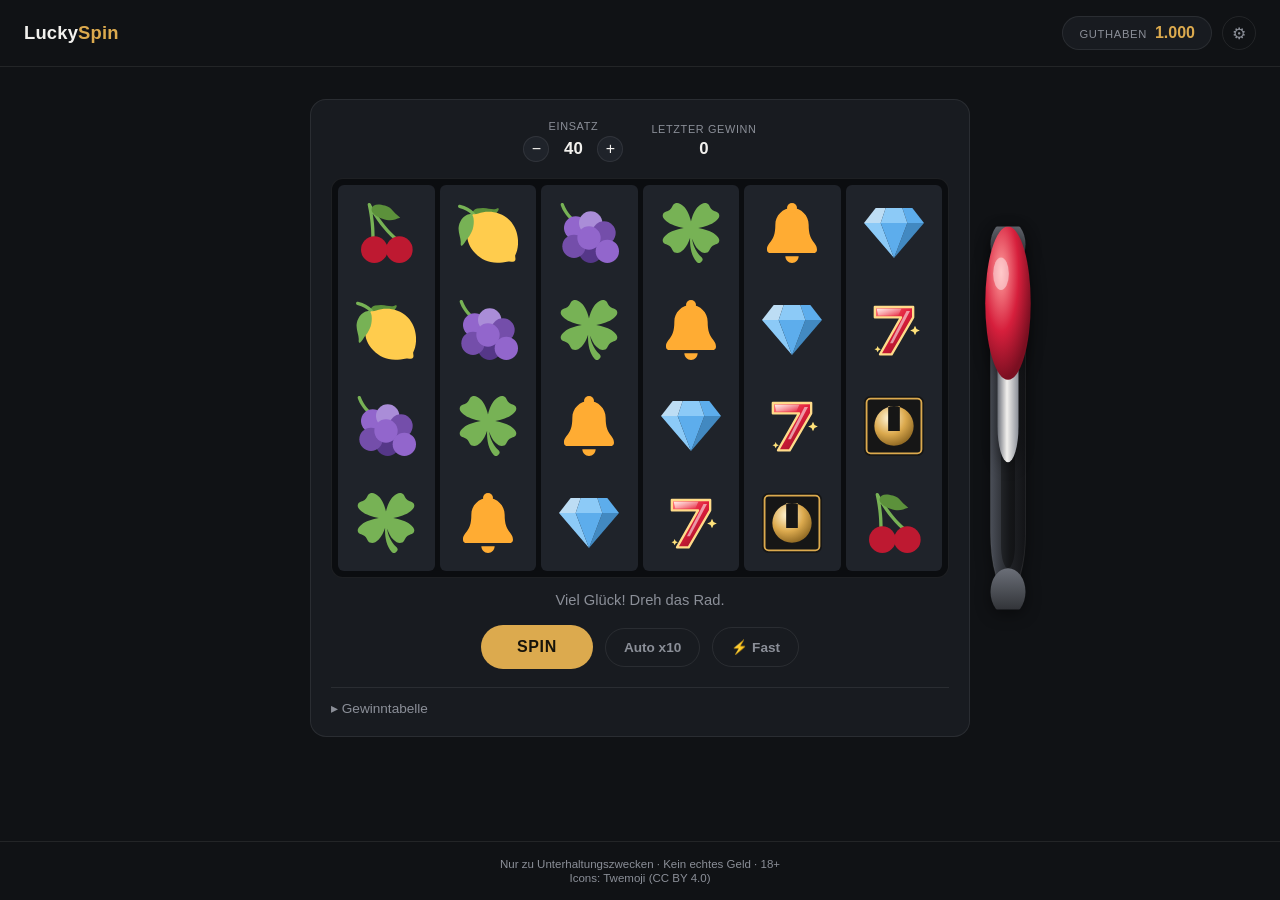
==== commit 94b81bb9: "Rebuild lever as SVG artwork, pulled top-to-bottom, thicker and shorter Replace the CSS-drawn rotati" ====
--- a/index.html
+++ b/index.html
@@ -65,11 +65,40 @@
       </div>
 
       <button class="lever" id="leverBtn" aria-label="Hebel ziehen zum Drehen" title="Hebel ziehen zum Drehen" disabled>
-        <span class="lever-mount">
-          <span class="lever-rod" id="leverRod">
-            <span class="lever-knob"></span>
-          </span>
-        </span>
+        <svg class="lever-track" viewBox="0 0 64 130" preserveAspectRatio="none" aria-hidden="true">
+          <defs>
+            <linearGradient id="leverTrackGrad" x1="0" y1="0" x2="1" y2="0">
+              <stop offset="0%" stop-color="#4a4e57"/>
+              <stop offset="55%" stop-color="#202226"/>
+              <stop offset="100%" stop-color="#131417"/>
+            </linearGradient>
+            <linearGradient id="leverBoltGrad" x1="0" y1="0" x2="0" y2="1">
+              <stop offset="0%" stop-color="#6b6f78"/>
+              <stop offset="100%" stop-color="#2a2c30"/>
+            </linearGradient>
+          </defs>
+          <rect x="12" y="6" width="40" height="118" rx="20" fill="url(#leverTrackGrad)" stroke="rgba(255,255,255,0.09)"/>
+          <rect x="24" y="14" width="16" height="102" rx="8" fill="rgba(0,0,0,0.35)"/>
+          <ellipse cx="32" cy="6" rx="20" ry="8" fill="url(#leverBoltGrad)"/>
+          <ellipse cx="32" cy="124" rx="20" ry="8" fill="url(#leverBoltGrad)"/>
+        </svg>
+        <svg class="lever-handle" id="leverRod" viewBox="0 0 64 130" preserveAspectRatio="none" aria-hidden="true">
+          <defs>
+            <linearGradient id="leverRodGrad" x1="0" y1="0" x2="1" y2="0">
+              <stop offset="0%" stop-color="#6b6f78"/>
+              <stop offset="45%" stop-color="#f2f1ee"/>
+              <stop offset="100%" stop-color="#8b8f98"/>
+            </linearGradient>
+            <radialGradient id="leverKnobGrad" cx="35%" cy="30%" r="70%">
+              <stop offset="0%" stop-color="#ff9c9c"/>
+              <stop offset="55%" stop-color="#d61f3c"/>
+              <stop offset="100%" stop-color="#7a0f21"/>
+            </radialGradient>
+          </defs>
+          <rect x="20" y="30" width="24" height="50" rx="12" fill="url(#leverRodGrad)"/>
+          <circle cx="32" cy="26" r="26" fill="url(#leverKnobGrad)"/>
+          <ellipse cx="24" cy="16" rx="9" ry="5.5" fill="rgba(255,255,255,0.45)"/>
+        </svg>
       </button>
     </div>
   </main>
--- a/css/style.css
+++ b/css/style.css
@@ -169,10 +169,10 @@
   all: unset;
   position: absolute;
   top: 50%;
-  right: -58px;
+  right: -66px;
   transform: translateY(-50%);
-  width: 44px;
-  height: 82%;
+  width: 56px;
+  height: 60%;
   z-index: 2;
   cursor: pointer;
   touch-action: manipulation;
@@ -183,82 +183,46 @@
   opacity: 0.5;
 }
 
-.lever-mount {
+.lever-track,
+.lever-handle {
   position: absolute;
   inset: 0;
-  border-radius: 999px;
-  background: linear-gradient(180deg, #4a4e57, #202226 55%, #131417);
-  box-shadow: inset 0 0 0 1px rgba(255, 255, 255, 0.09), inset 2px 0 4px rgba(255, 255, 255, 0.06), 0 4px 12px rgba(0, 0, 0, 0.5);
-}
-
-.lever-mount::before,
-.lever-mount::after {
-  content: "";
-  position: absolute;
-  left: 50%;
-  width: 26px;
-  height: 10px;
-  margin-left: -13px;
-  border-radius: 999px;
-  background: linear-gradient(180deg, #6b6f78, #2a2c30);
-  box-shadow: inset 0 0 0 1px rgba(255, 255, 255, 0.1);
-}
-
-.lever-mount::before { top: -5px; }
-.lever-mount::after { bottom: -5px; }
-
-.lever-rod {
-  position: absolute;
-  left: 50%;
-  bottom: 14px;
-  width: 7px;
-  height: 66%;
-  margin-left: -3.5px;
-  border-radius: 999px;
-  background: linear-gradient(90deg, #6b6f78, #f2f1ee 45%, #8b8f98);
-  box-shadow: 0 2px 5px rgba(0, 0, 0, 0.45);
-  transform-origin: bottom center;
-  transform: rotate(-16deg);
-}
-
-.lever-knob {
-  position: absolute;
-  top: -17px;
-  left: 50%;
-  width: 30px;
-  height: 30px;
-  margin-left: -15px;
-  border-radius: 50%;
-  background: radial-gradient(circle at 32% 28%, #ff9c9c, #d61f3c 55%, #7a0f21 100%);
-  box-shadow: 0 3px 8px rgba(0, 0, 0, 0.5), inset 0 -3px 5px rgba(0, 0, 0, 0.3), inset 0 2px 4px rgba(255, 255, 255, 0.45);
-}
-
-.lever:hover:not(:disabled) .lever-rod {
-  transform: rotate(-8deg);
+  width: 100%;
+  height: 100%;
+  display: block;
+  filter: drop-shadow(0 4px 8px rgba(0, 0, 0, 0.45));
+}
+
+.lever-handle {
+  transform: translateY(0);
+}
+
+.lever:hover:not(:disabled) .lever-handle {
+  transform: translateY(10%);
   transition: transform 0.2s ease;
 }
 
-.lever.pulled .lever-rod {
+.lever.pulled .lever-handle {
   animation-name: lever-pull;
   animation-timing-function: cubic-bezier(0.33, 1, 0.68, 1);
   animation-fill-mode: forwards;
 }
 
 @keyframes lever-pull {
-  0% { transform: rotate(-16deg); }
-  38% { transform: rotate(64deg); }
-  55% { transform: rotate(64deg); }
-  74% { transform: rotate(-24deg); }
-  88% { transform: rotate(-9deg); }
-  100% { transform: rotate(-16deg); }
+  0% { transform: translateY(0); }
+  38% { transform: translateY(45%); }
+  55% { transform: translateY(45%); }
+  74% { transform: translateY(-4%); }
+  88% { transform: translateY(2%); }
+  100% { transform: translateY(0); }
 }
 
 @media (max-width: 760px) {
   .lever {
     right: 2px;
-    width: 30px;
-    height: 70%;
-    transform: translateY(-50%) scale(0.72);
+    width: 40px;
+    height: 52%;
+    transform: translateY(-50%) scale(0.85);
     transform-origin: right center;
   }
 }
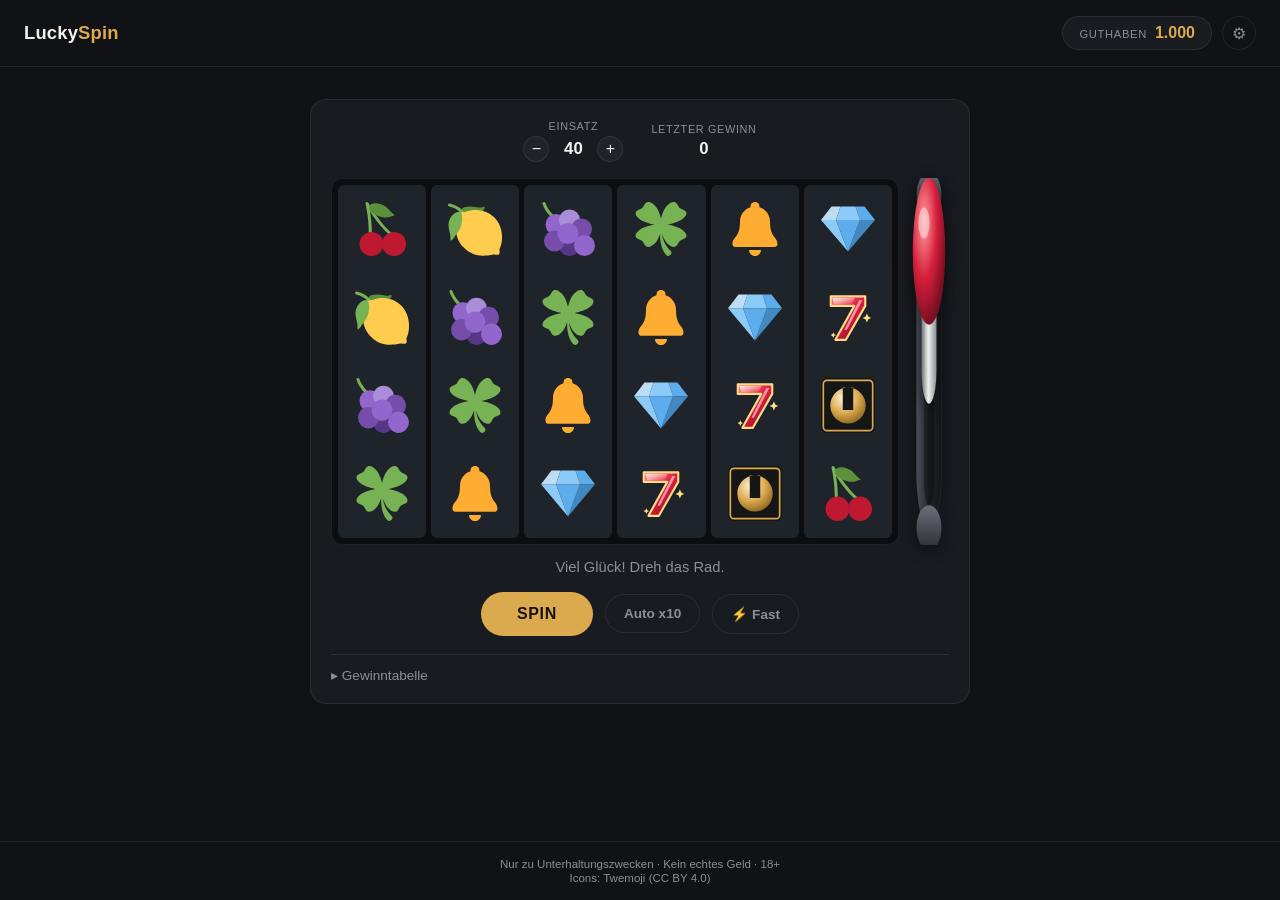
==== commit abb4293c: "Lay out lever as a flex sibling of the reel grid instead of absolute-positioning it The lever was ab" ====
--- a/index.html
+++ b/index.html
@@ -43,8 +43,47 @@
         </div>
       </div>
 
-      <div class="reel-frame" id="reelFrame">
-        <div class="reel-window" id="reelWindow"></div>
+      <div class="reel-row">
+        <div class="reel-frame" id="reelFrame">
+          <div class="reel-window" id="reelWindow"></div>
+        </div>
+
+        <button class="lever" id="leverBtn" aria-label="Hebel ziehen zum Drehen" title="Hebel ziehen zum Drehen" disabled>
+          <svg class="lever-track" viewBox="0 0 64 130" preserveAspectRatio="none" aria-hidden="true">
+            <defs>
+              <linearGradient id="leverTrackGrad" x1="0" y1="0" x2="1" y2="0">
+                <stop offset="0%" stop-color="#4a4e57"/>
+                <stop offset="55%" stop-color="#202226"/>
+                <stop offset="100%" stop-color="#131417"/>
+              </linearGradient>
+              <linearGradient id="leverBoltGrad" x1="0" y1="0" x2="0" y2="1">
+                <stop offset="0%" stop-color="#6b6f78"/>
+                <stop offset="100%" stop-color="#2a2c30"/>
+              </linearGradient>
+            </defs>
+            <rect x="12" y="6" width="40" height="118" rx="20" fill="url(#leverTrackGrad)" stroke="rgba(255,255,255,0.09)"/>
+            <rect x="24" y="14" width="16" height="102" rx="8" fill="rgba(0,0,0,0.35)"/>
+            <ellipse cx="32" cy="6" rx="20" ry="8" fill="url(#leverBoltGrad)"/>
+            <ellipse cx="32" cy="124" rx="20" ry="8" fill="url(#leverBoltGrad)"/>
+          </svg>
+          <svg class="lever-handle" id="leverRod" viewBox="0 0 64 130" preserveAspectRatio="none" aria-hidden="true">
+            <defs>
+              <linearGradient id="leverRodGrad" x1="0" y1="0" x2="1" y2="0">
+                <stop offset="0%" stop-color="#6b6f78"/>
+                <stop offset="45%" stop-color="#f2f1ee"/>
+                <stop offset="100%" stop-color="#8b8f98"/>
+              </linearGradient>
+              <radialGradient id="leverKnobGrad" cx="35%" cy="30%" r="70%">
+                <stop offset="0%" stop-color="#ff9c9c"/>
+                <stop offset="55%" stop-color="#d61f3c"/>
+                <stop offset="100%" stop-color="#7a0f21"/>
+              </radialGradient>
+            </defs>
+            <rect x="20" y="30" width="24" height="50" rx="12" fill="url(#leverRodGrad)"/>
+            <circle cx="32" cy="26" r="26" fill="url(#leverKnobGrad)"/>
+            <ellipse cx="24" cy="16" rx="9" ry="5.5" fill="rgba(255,255,255,0.45)"/>
+          </svg>
+        </button>
       </div>
 
       <div class="message-bar" id="messageBar">Viel Glück! Dreh das Rad.</div>
@@ -63,43 +102,6 @@
         <p class="paytable-note">3+ gleiche Symbole auf einer der vielen Gewinnlinien (waagerecht, senkrecht, diagonal, im Zickzack) zahlen — auch mehrere Linien gleichzeitig. 3+ 🎰-Symbole irgendwo lösen die Münzjagd aus: mind. 3 Spins, jede neue Münze setzt den Zähler zurück, bei vollem Gitter oder 0 Spins endet die Runde.</p>
       </details>
       </div>
-
-      <button class="lever" id="leverBtn" aria-label="Hebel ziehen zum Drehen" title="Hebel ziehen zum Drehen" disabled>
-        <svg class="lever-track" viewBox="0 0 64 130" preserveAspectRatio="none" aria-hidden="true">
-          <defs>
-            <linearGradient id="leverTrackGrad" x1="0" y1="0" x2="1" y2="0">
-              <stop offset="0%" stop-color="#4a4e57"/>
-              <stop offset="55%" stop-color="#202226"/>
-              <stop offset="100%" stop-color="#131417"/>
-            </linearGradient>
-            <linearGradient id="leverBoltGrad" x1="0" y1="0" x2="0" y2="1">
-              <stop offset="0%" stop-color="#6b6f78"/>
-              <stop offset="100%" stop-color="#2a2c30"/>
-            </linearGradient>
-          </defs>
-          <rect x="12" y="6" width="40" height="118" rx="20" fill="url(#leverTrackGrad)" stroke="rgba(255,255,255,0.09)"/>
-          <rect x="24" y="14" width="16" height="102" rx="8" fill="rgba(0,0,0,0.35)"/>
-          <ellipse cx="32" cy="6" rx="20" ry="8" fill="url(#leverBoltGrad)"/>
-          <ellipse cx="32" cy="124" rx="20" ry="8" fill="url(#leverBoltGrad)"/>
-        </svg>
-        <svg class="lever-handle" id="leverRod" viewBox="0 0 64 130" preserveAspectRatio="none" aria-hidden="true">
-          <defs>
-            <linearGradient id="leverRodGrad" x1="0" y1="0" x2="1" y2="0">
-              <stop offset="0%" stop-color="#6b6f78"/>
-              <stop offset="45%" stop-color="#f2f1ee"/>
-              <stop offset="100%" stop-color="#8b8f98"/>
-            </linearGradient>
-            <radialGradient id="leverKnobGrad" cx="35%" cy="30%" r="70%">
-              <stop offset="0%" stop-color="#ff9c9c"/>
-              <stop offset="55%" stop-color="#d61f3c"/>
-              <stop offset="100%" stop-color="#7a0f21"/>
-            </radialGradient>
-          </defs>
-          <rect x="20" y="30" width="24" height="50" rx="12" fill="url(#leverRodGrad)"/>
-          <circle cx="32" cy="26" r="26" fill="url(#leverKnobGrad)"/>
-          <ellipse cx="24" cy="16" rx="9" ry="5.5" fill="rgba(255,255,255,0.45)"/>
-        </svg>
-      </button>
     </div>
   </main>
 
--- a/css/style.css
+++ b/css/style.css
@@ -165,14 +165,22 @@
 
 /* ---------- Lever ---------- */
 
+.reel-row {
+  display: flex;
+  align-items: stretch;
+  gap: 10px;
+}
+
+.reel-row .reel-frame {
+  flex: 1 1 auto;
+  min-width: 0;
+}
+
 .lever {
   all: unset;
-  position: absolute;
-  top: 50%;
-  right: -66px;
-  transform: translateY(-50%);
-  width: 56px;
-  height: 60%;
+  flex: 0 0 auto;
+  position: relative;
+  width: 40px;
   z-index: 2;
   cursor: pointer;
   touch-action: manipulation;
@@ -218,12 +226,12 @@
 }
 
 @media (max-width: 760px) {
+  .reel-row {
+    gap: 6px;
+  }
+
   .lever {
-    right: 2px;
-    width: 40px;
-    height: 52%;
-    transform: translateY(-50%) scale(0.85);
-    transform-origin: right center;
+    width: 28px;
   }
 }
 
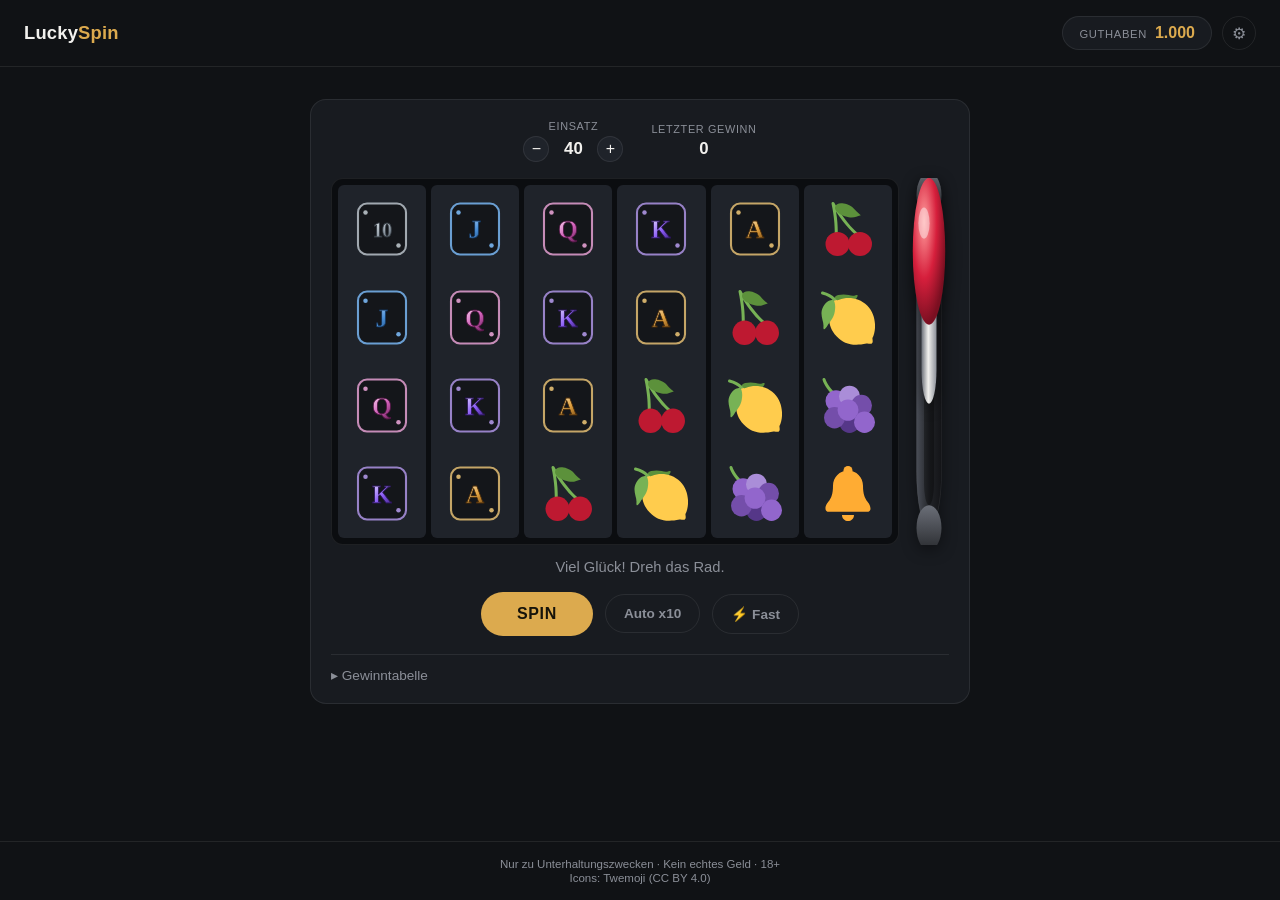
==== commit 5287f00e: "Rebuild game math and split engine from renderer (Welle 1) Based on the Werkstattbericht audit: the " ====
--- a/index.html
+++ b/index.html
@@ -18,6 +18,8 @@
       <a class="settings-link" href="settings.html" title="Testeinstellungen">⚙</a>
     </div>
   </header>
+
+  <div class="test-banner" id="testBanner" hidden>⚠ Testeinstellungen aktiv — nicht die Standard-Balance</div>
 
   <main class="stage">
     <div class="machine-wrap">
@@ -99,7 +101,7 @@
       <details class="paytable-toggle">
         <summary>Gewinntabelle</summary>
         <ul class="paytable" id="paytableList"></ul>
-        <p class="paytable-note">3+ gleiche Symbole auf einer der vielen Gewinnlinien (waagerecht, senkrecht, diagonal, im Zickzack) zahlen — auch mehrere Linien gleichzeitig. 3+ 🎰-Symbole irgendwo lösen die Münzjagd aus: mind. 3 Spins, jede neue Münze setzt den Zähler zurück, bei vollem Gitter oder 0 Spins endet die Runde.</p>
+        <p class="paytable-note">Ein Symbol zählt, sobald es lückenlos ab Walze 1 in irgendeiner Reihe steht — 4096 mögliche „Wege" statt fester Linien. Der Gewinn ist Anzahl Wege × Tabellenwert, mehrere Symbole zahlen gleichzeitig. Wild (Walze 2–5) ersetzt jedes Zahlsymbol. 3+ 🎰-Symbole irgendwo lösen die Münzjagd aus: mind. 3 Spins, jede neue Münze setzt den Zähler zurück, bei vollem Gitter oder 0 Spins endet die Runde.</p>
       </details>
       </div>
     </div>
@@ -120,6 +122,7 @@
     </div>
   </div>
 
+  <script src="js/engine.js"></script>
   <script src="js/config.js"></script>
   <script src="js/script.js"></script>
 </body>
--- a/css/style.css
+++ b/css/style.css
@@ -426,6 +426,15 @@
   50% { filter: drop-shadow(0 0 14px rgba(220, 170, 78, 0.95)); transform: scale(1.05); }
 }
 
+.cell.cell-wild img {
+  animation: wild-glow 1.3s ease-in-out infinite;
+}
+
+@keyframes wild-glow {
+  0%, 100% { filter: drop-shadow(0 0 5px rgba(255, 224, 130, 0.55)); transform: scale(1) rotate(0deg); }
+  50% { filter: drop-shadow(0 0 16px rgba(255, 224, 130, 0.95)); transform: scale(1.08) rotate(-3deg); }
+}
+
 .cell.cell-win::after {
   content: "";
   position: absolute;
@@ -757,12 +766,51 @@
 .paytable li img {
   width: 20px;
   height: 20px;
+  flex-shrink: 0;
 }
 
 .paytable li .pt-mult {
   margin-left: auto;
   color: var(--win);
   font-weight: 700;
+  text-align: right;
+}
+
+.pt-pays {
+  margin-left: auto;
+  display: grid;
+  grid-template-columns: repeat(4, auto);
+  gap: 2px 8px;
+  font-size: 0.72rem;
+  font-variant-numeric: tabular-nums;
+}
+
+.pt-pay-cell {
+  color: var(--text-dim);
+  white-space: nowrap;
+}
+
+.pt-pay-cell b {
+  color: var(--win);
+  font-weight: 700;
+  margin-right: 2px;
+}
+
+/* ---------- Test-mode banner (F7) ---------- */
+
+.test-banner {
+  text-align: center;
+  padding: 6px 12px;
+  font-size: 0.78rem;
+  font-weight: 600;
+  color: #16130a;
+  background: repeating-linear-gradient(
+    -45deg,
+    #f2c66b,
+    #f2c66b 10px,
+    #e0ac3e 10px,
+    #e0ac3e 20px
+  );
 }
 
 .paytable-note {
@@ -1008,6 +1056,25 @@
   color: var(--text);
   padding: 4px 6px;
   font-size: 0.82rem;
+}
+
+.pay-fields {
+  flex-wrap: wrap;
+  gap: 10px;
+}
+
+.pay-field {
+  display: flex;
+  align-items: center;
+  gap: 4px;
+}
+
+.pay-field .mult-input {
+  width: 68px;
+}
+
+.symbol-note {
+  font-style: italic;
 }
 
 .prob-pill {
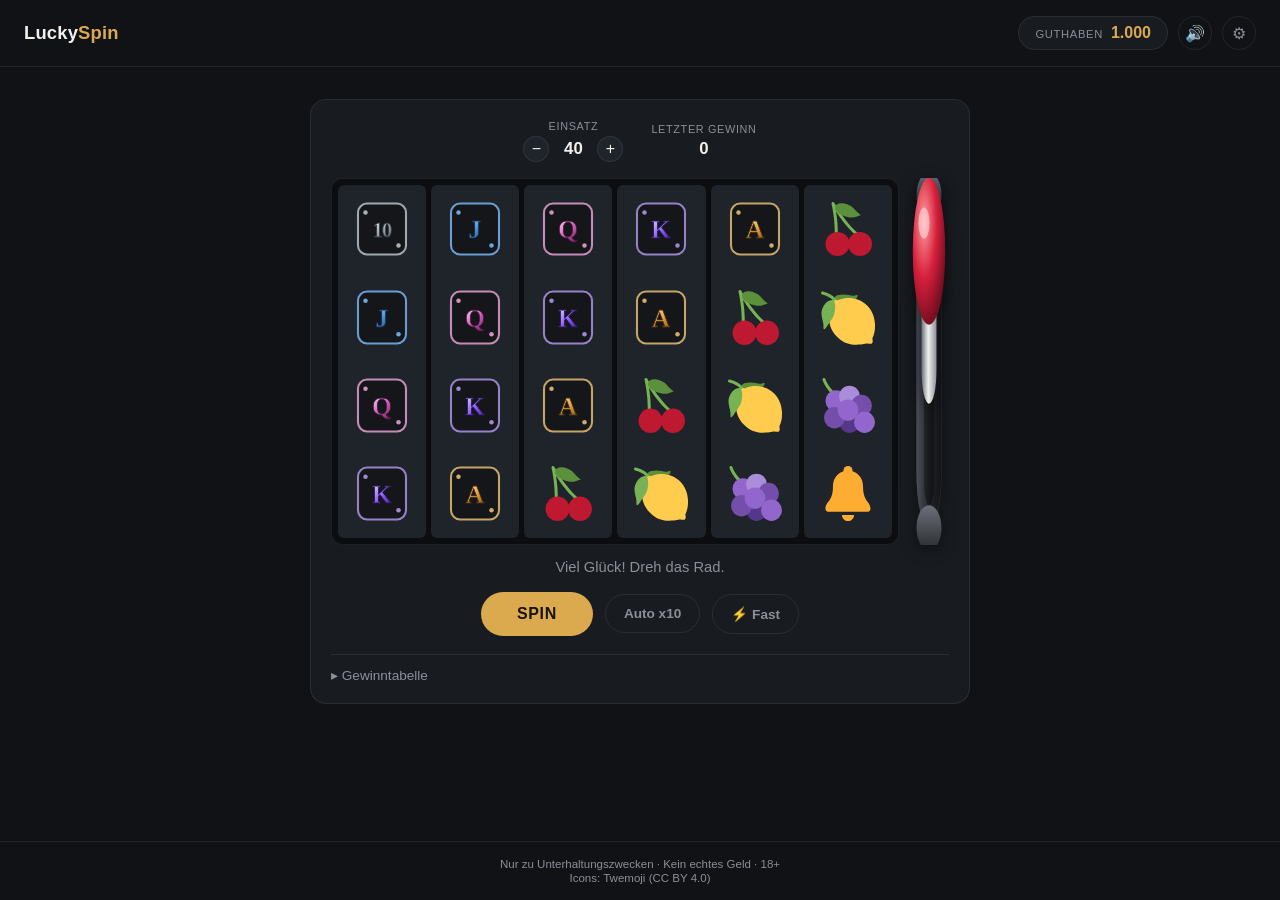
==== commit b158b1d4: "Add synthesized Web Audio sound design (C1) Adds js/audio.js: a self-contained module (window.LuckyS" ====
--- a/index.html
+++ b/index.html
@@ -15,6 +15,7 @@
         <span class="pill-label">Guthaben</span>
         <span class="pill-value" id="balanceValue">1000</span>
       </div>
+      <button class="settings-link mute-btn" id="muteBtn" type="button" title="Ton ein/aus" aria-label="Ton ein/aus" aria-pressed="false">🔊</button>
       <a class="settings-link" href="settings.html" title="Testeinstellungen">⚙</a>
     </div>
   </header>
@@ -124,6 +125,7 @@
 
   <script src="js/engine.js"></script>
   <script src="js/config.js"></script>
+  <script src="js/audio.js"></script>
   <script src="js/script.js"></script>
 </body>
 </html>
--- a/css/style.css
+++ b/css/style.css
@@ -91,6 +91,18 @@
 .settings-link:hover {
   border-color: var(--gold);
   color: var(--gold);
+}
+
+.mute-btn {
+  background: transparent;
+  cursor: pointer;
+  padding: 0;
+  font-family: inherit;
+}
+
+.mute-btn.muted {
+  color: var(--text-dim);
+  opacity: 0.55;
 }
 
 .pill-label {
